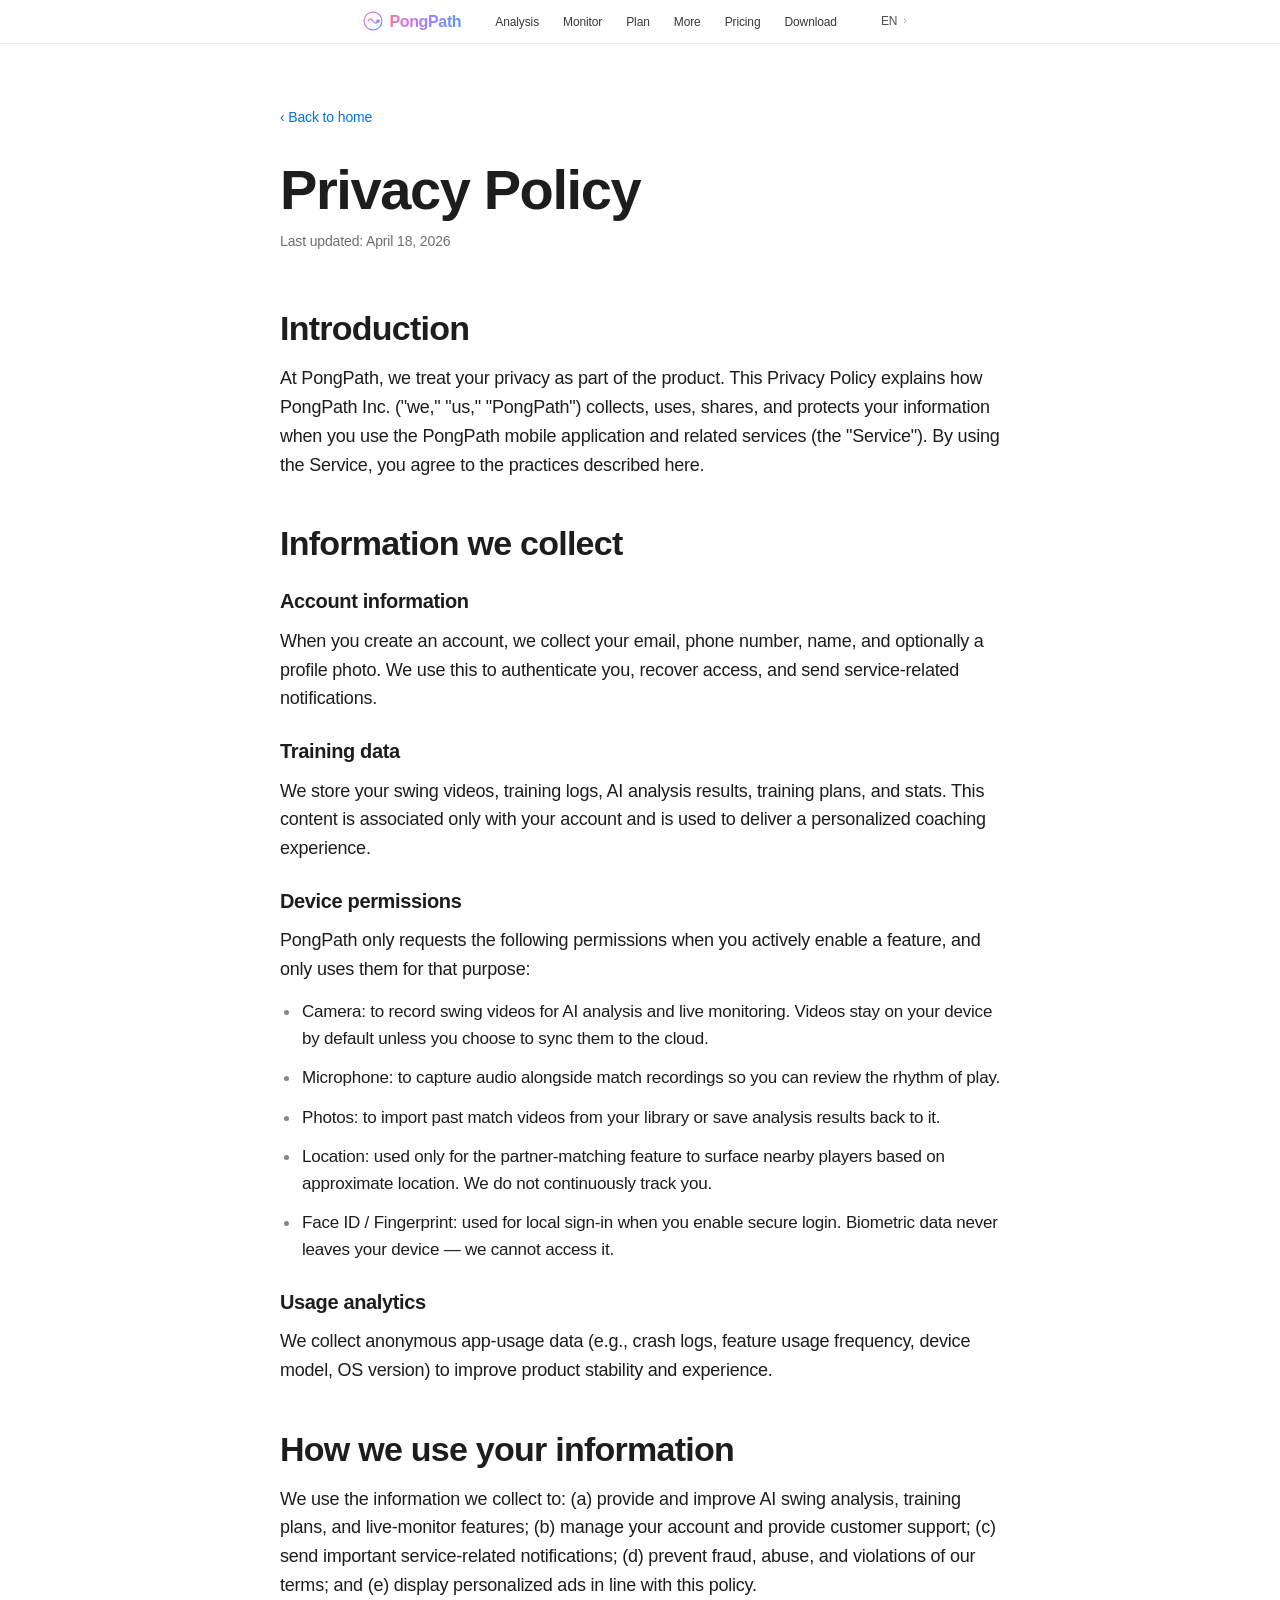
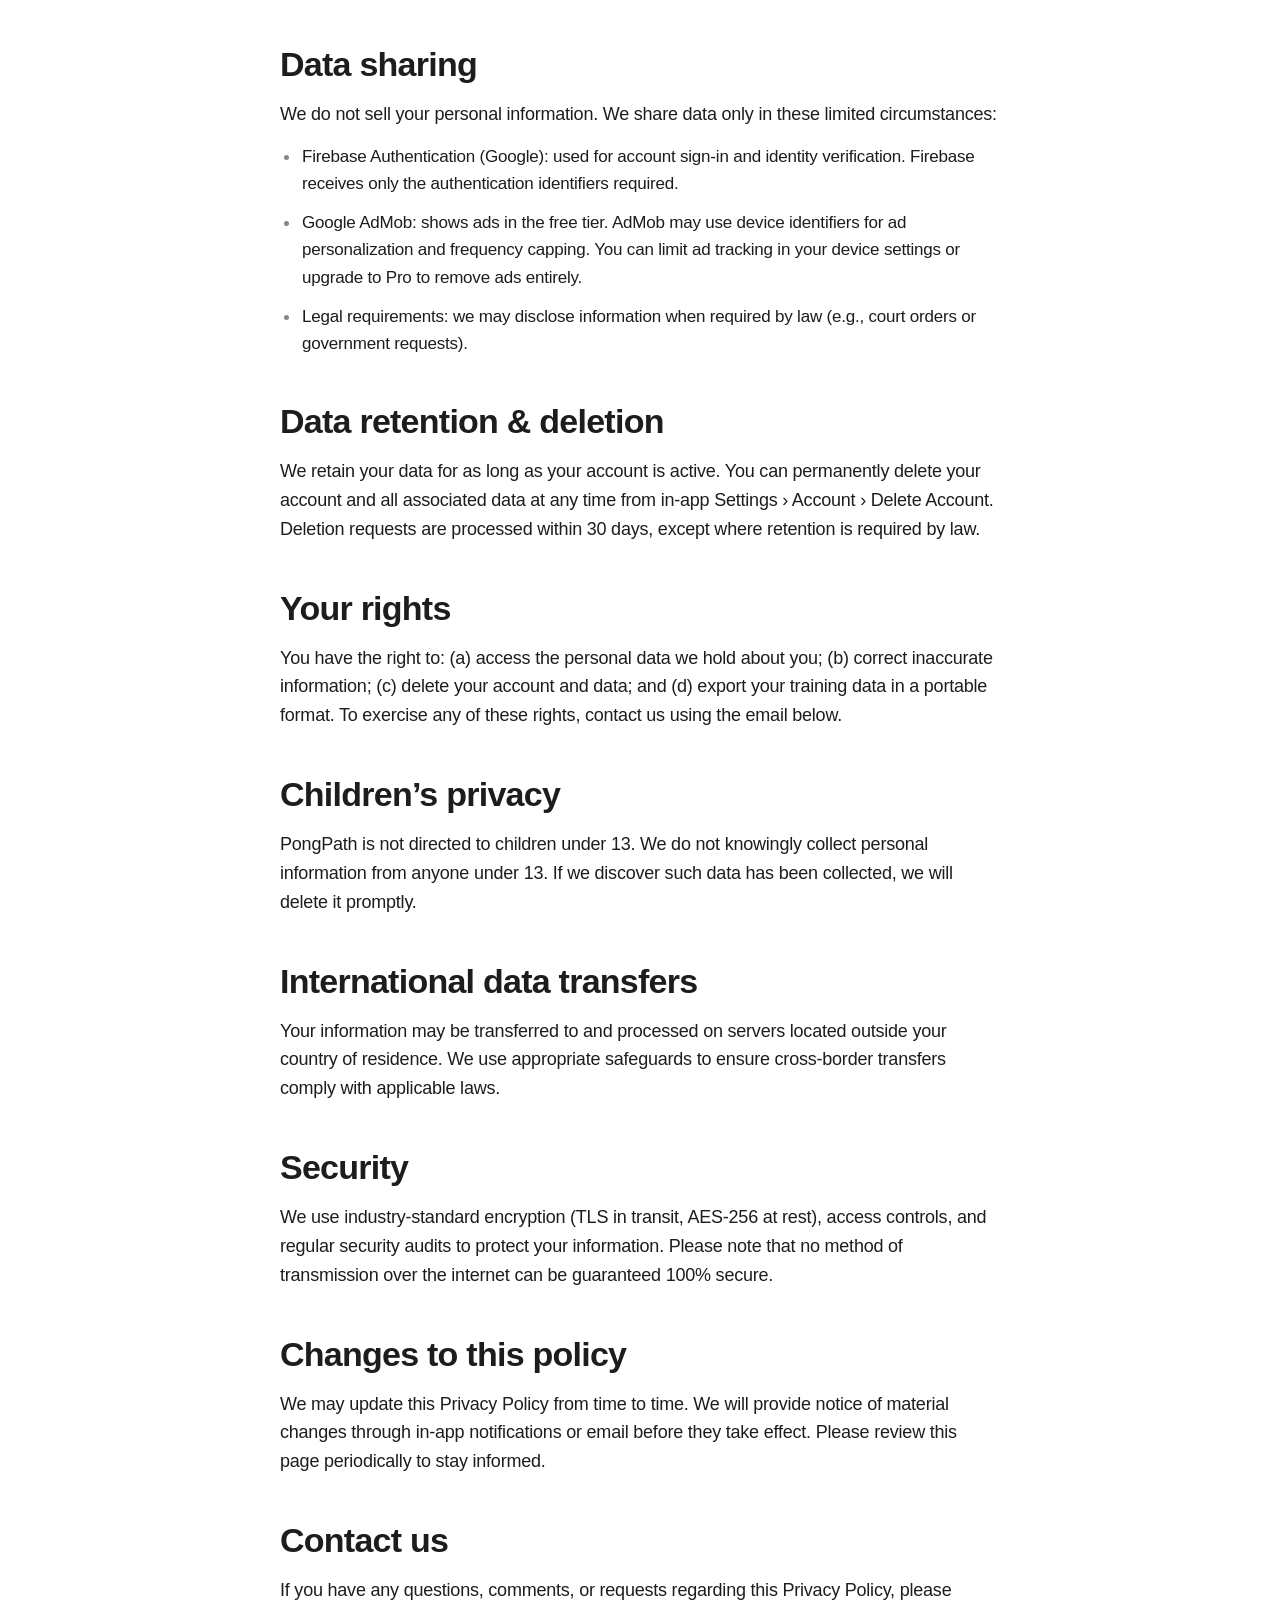
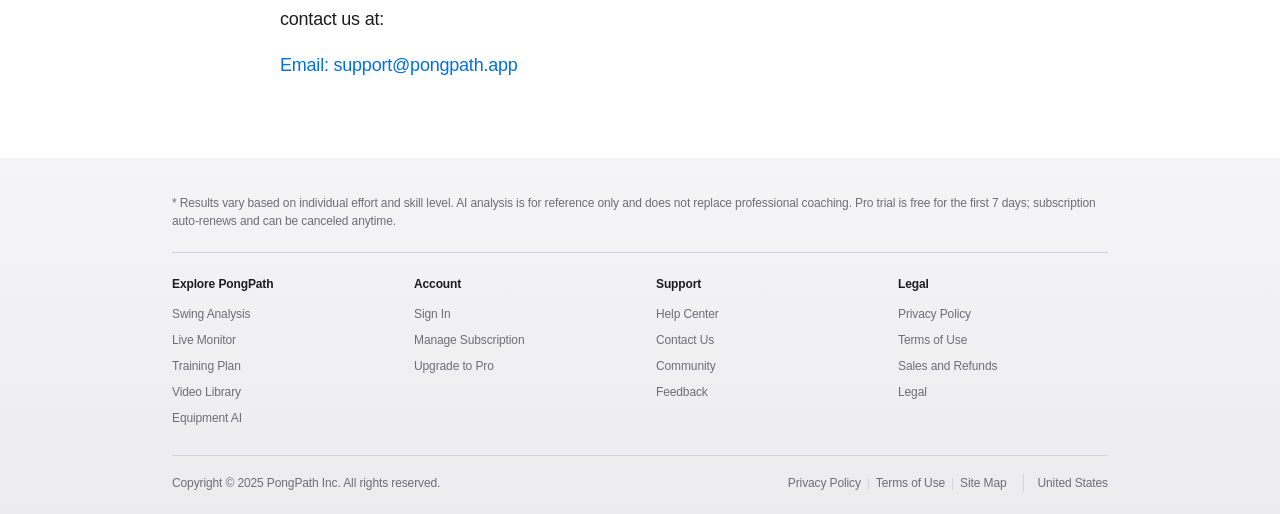
==== privacy.html @ 934a458e "Initial PongPath marketing site - Apple-style landing page with bilingual (5 languages) i18n system " ====
<!DOCTYPE html>
<html lang="zh-CN">
<head>
  <meta charset="UTF-8" />
  <meta name="viewport" content="width=device-width, initial-scale=1.0" />
  <title>PongPath 隐私政策</title>
  <meta name="description" content="PongPath Privacy Policy — how we collect, use, and protect your information." />
  <link rel="stylesheet" href="styles.css" />
</head>
<body data-i18n-title="privacy.meta.title" data-i18n-desc="privacy.meta.title">

  <!-- ═══════════════════════════════════════════
       NAVBAR (shared with index.html)
  ═══════════════════════════════════════════ -->
  <nav class="navbar" id="navbar">
    <div class="nav-inner">
      <a href="index.html" class="nav-logo" aria-label="PongPath">
        <svg width="20" height="20" viewBox="0 0 28 28" fill="none" xmlns="http://www.w3.org/2000/svg" aria-hidden="true">
          <defs>
            <linearGradient id="logoGrad" x1="0%" y1="0%" x2="100%" y2="100%">
              <stop offset="0%"   stop-color="#ff5e8a"/>
              <stop offset="50%"  stop-color="#9d6bff"/>
              <stop offset="100%" stop-color="#3b8eff"/>
            </linearGradient>
          </defs>
          <circle cx="14" cy="14" r="12.5" stroke="url(#logoGrad)" stroke-width="1.6"/>
          <path d="M7 14 Q10 8 14 14 Q18 20 21 14" stroke="url(#logoGrad)" stroke-width="1.8" fill="none" stroke-linecap="round"/>
          <circle cx="21" cy="14" r="2.6" fill="url(#logoGrad)"/>
        </svg>
        <span class="brand-text">PongPath</span>
      </a>

      <ul class="nav-links">
        <li><a href="index.html#analysis" data-i18n="nav.analysis">挥拍分析</a></li>
        <li><a href="index.html#monitor" data-i18n="nav.monitor">实时监测</a></li>
        <li><a href="index.html#plan" data-i18n="nav.plan">训练计划</a></li>
        <li><a href="index.html#features" data-i18n="nav.features">更多</a></li>
        <li><a href="index.html#pricing" data-i18n="nav.pricing">定价</a></li>
        <li><a href="index.html#download" data-i18n="nav.download">下载</a></li>
      </ul>

      <div class="nav-actions">
        <div class="lang-menu" id="langMenu">
          <button class="lang-button" id="langButton" type="button"
                  aria-haspopup="menu" aria-expanded="false"
                  data-i18n-attr="aria-label:nav.langLabel">
            <span id="langCurrent">中文</span>
            <span class="lang-chevron" aria-hidden="true">›</span>
          </button>
          <div class="lang-options" id="langOptions" role="menu"></div>
        </div>
      </div>

      <button class="hamburger" id="hamburger" aria-label="Open menu">
        <span></span><span></span><span></span>
      </button>
    </div>

    <div class="mobile-menu" id="mobileMenu">
      <a href="index.html#analysis" data-i18n="nav.analysis">挥拍分析</a>
      <a href="index.html#monitor" data-i18n="nav.monitor">实时监测</a>
      <a href="index.html#plan" data-i18n="nav.plan">训练计划</a>
      <a href="index.html#features" data-i18n="nav.featuresFull">更多功能</a>
      <a href="index.html#pricing" data-i18n="nav.pricing">定价</a>
      <a href="index.html#download" data-i18n="nav.download">下载</a>
    </div>
  </nav>

  <!-- ═══════════════════════════════════════════
       PRIVACY POLICY CONTENT
  ═══════════════════════════════════════════ -->
  <main class="legal-page">
    <div class="legal-inner">
      <a href="index.html" class="legal-back" data-i18n="privacy.back">‹ 返回首页</a>

      <h1 class="legal-title" data-i18n="privacy.title">隐私政策</h1>
      <p class="legal-updated" data-i18n="privacy.updated">最后更新:2026 年 4 月 18 日</p>

      <section class="legal-section privacy-section">
        <h2 data-i18n="privacy.intro.title">简介</h2>
        <p data-i18n="privacy.intro.body">在 PongPath,我们将您的隐私视为产品本身。本隐私政策说明 PongPath Inc.(下称"我们"、"PongPath")在您使用 PongPath 移动应用程序及相关服务(下称"服务")时,如何收集、使用、共享与保护您的信息。使用本服务,即表示您同意本政策中所述的实践。</p>
      </section>

      <section class="legal-section privacy-section">
        <h2 data-i18n="privacy.collect.title">我们收集的信息</h2>

        <h3 data-i18n="privacy.collect.account.h">账户信息</h3>
        <p data-i18n="privacy.collect.account.b">当您注册账户时,我们会收集您的电子邮箱、电话号码、姓名以及可选的头像。这些信息用于身份验证、账户恢复及向您发送服务相关通知。</p>

        <h3 data-i18n="privacy.collect.training.h">训练数据</h3>
        <p data-i18n="privacy.collect.training.b">我们会保存您的挥拍视频、训练日志、AI 分析结果、训练计划及统计数据。这些内容仅与您的账户关联,用于提供个性化教练体验。</p>

        <h3 data-i18n="privacy.collect.permissions.h">设备权限</h3>
        <p data-i18n="privacy.collect.permissions.b">PongPath 仅在您主动启用某项功能时,才会请求以下权限,并仅用于其功能目的:</p>
        <ul>
          <li data-i18n="privacy.collect.perm.camera">相机:用于拍摄挥拍视频以进行 AI 分析及实时监测。视频默认仅保存在您的设备上,除非您选择将其同步至云端。</li>
          <li data-i18n="privacy.collect.perm.mic">麦克风:用于在录制比赛视频时同步音频,便于回顾击球节奏。</li>
          <li data-i18n="privacy.collect.perm.photos">照片:用于从相册导入历史比赛视频,或将分析结果保存至您的相册。</li>
          <li data-i18n="privacy.collect.perm.location">位置信息:仅用于"找练球伙伴"功能,基于大致位置匹配附近球友。我们不会持续追踪您的位置。</li>
          <li data-i18n="privacy.collect.perm.faceid">Face ID / 指纹:在您启用安全登录时,用于本地身份验证。生物特征数据始终保留在您的设备中,我们无法访问。</li>
        </ul>

        <h3 data-i18n="privacy.collect.analytics.h">使用分析</h3>
        <p data-i18n="privacy.collect.analytics.b">我们会收集匿名的应用使用数据(如崩溃日志、功能使用频率、设备型号、操作系统版本),用于改善产品稳定性与体验。</p>
      </section>

      <section class="legal-section privacy-section">
        <h2 data-i18n="privacy.use.title">我们如何使用您的信息</h2>
        <p data-i18n="privacy.use.body">我们使用收集到的信息以:(a)提供并改进 AI 挥拍分析、训练计划及实时监测功能;(b)进行账户管理与客户支持;(c)向您发送重要服务通知;(d)防止欺诈、滥用与违反服务条款的行为;(e)在符合本政策的前提下展示个性化广告。</p>
      </section>

      <section class="legal-section privacy-section">
        <h2 data-i18n="privacy.share.title">数据共享</h2>
        <p data-i18n="privacy.share.body">我们不会出售您的个人信息。我们仅在以下有限情况下共享数据:</p>
        <ul>
          <li data-i18n="privacy.share.firebase">Firebase Authentication(Google):用于账户登录与身份验证。Firebase 仅接收必要的认证标识符。</li>
          <li data-i18n="privacy.share.admob">Google AdMob:在免费版中展示广告。AdMob 可能使用设备标识符进行广告个性化与频次控制。您可在设备设置中限制广告跟踪,或升级 Pro 以完全移除广告。</li>
          <li data-i18n="privacy.share.legal">法律要求:在法律强制要求(如法院命令、政府请求)时,我们可能披露必要信息。</li>
        </ul>
      </section>

      <section class="legal-section privacy-section">
        <h2 data-i18n="privacy.retention.title">数据保留与删除</h2>
        <p data-i18n="privacy.retention.body">只要您的账户处于活跃状态,我们就会保留您的数据。您可以随时在 App 内"设置 › 账户 › 删除账户"中永久删除您的账户及所有关联数据。删除请求会在 30 天内完成处理,法律要求保留的内容除外。</p>
      </section>

      <section class="legal-section privacy-section">
        <h2 data-i18n="privacy.rights.title">您的权利</h2>
        <p data-i18n="privacy.rights.body">您拥有以下权利:(a)访问我们持有的关于您的个人数据;(b)更正不准确的信息;(c)删除您的账户与数据;(d)以可携带格式导出您的训练数据。如需行使任何权利,请通过下方邮箱联系我们。</p>
      </section>

      <section class="legal-section privacy-section">
        <h2 data-i18n="privacy.children.title">儿童隐私</h2>
        <p data-i18n="privacy.children.body">PongPath 不面向 13 岁以下的儿童。我们不会有意收集 13 岁以下儿童的个人信息。如果我们发现误收集了此类信息,将立即予以删除。</p>
      </section>

      <section class="legal-section privacy-section">
        <h2 data-i18n="privacy.transfers.title">国际数据传输</h2>
        <p data-i18n="privacy.transfers.body">您的信息可能被传输至您所在国家以外的服务器进行处理与存储。我们采取适当的安全保障措施,确保跨境传输符合适用法律。</p>
      </section>

      <section class="legal-section privacy-section">
        <h2 data-i18n="privacy.security.title">安全</h2>
        <p data-i18n="privacy.security.body">我们采用业界标准的加密(传输中使用 TLS,静态使用 AES-256)、访问控制及定期安全审计,保护您的信息。但请注意,任何互联网传输都无法保证 100% 安全。</p>
      </section>

      <section class="legal-section privacy-section">
        <h2 data-i18n="privacy.changes.title">本政策的变更</h2>
        <p data-i18n="privacy.changes.body">我们可能会不时更新本隐私政策。任何重大变更都将通过 App 内通知或电子邮件提前告知。请定期查看本页面以了解最新内容。</p>
      </section>

      <section class="legal-section privacy-section">
        <h2 data-i18n="privacy.contact.title">联系我们</h2>
        <p data-i18n="privacy.contact.body">如对本隐私政策有任何疑问、意见或请求,欢迎通过以下方式联系我们:</p>
        <a class="legal-contact-email" href="mailto:support@pongpath.app" data-i18n="privacy.contact.email">邮箱:support@pongpath.app</a>
      </section>
    </div>
  </main>

  <!-- ═══════════════════════════════════════════
       FOOTER (shared with index.html)
  ═══════════════════════════════════════════ -->
  <footer class="footer">
    <div class="container">
      <p class="footer-note" data-i18n="footer.note">
        * 训练效果因个人投入和水平差异而不同。AI 分析结果仅供参考,不能替代专业教练指导。Pro 试用首 7 天免费,到期自动续订,可随时取消。
      </p>

      <div class="footer-cols">
        <div class="footer-col">
          <h5 data-i18n="footer.col.explore">探索 PongPath</h5>
          <a href="index.html#analysis" data-i18n="footer.link.swing">挥拍分析</a>
          <a href="index.html#monitor" data-i18n="footer.link.live">实时监测</a>
          <a href="index.html#plan" data-i18n="footer.link.plan">训练计划</a>
          <a href="index.html#features" data-i18n="footer.link.video">视频教学库</a>
          <a href="index.html#features" data-i18n="footer.link.gear">装备 AI</a>
        </div>
        <div class="footer-col">
          <h5 data-i18n="footer.col.account">账户</h5>
          <a href="#" data-i18n="footer.link.signin">登录</a>
          <a href="#" data-i18n="footer.link.subscription">管理订阅</a>
          <a href="index.html#pricing" data-i18n="footer.link.upgrade">升级 Pro</a>
        </div>
        <div class="footer-col">
          <h5 data-i18n="footer.col.support">支持</h5>
          <a href="#" data-i18n="footer.link.help">帮助中心</a>
          <a href="#" data-i18n="footer.link.contact">联系我们</a>
          <a href="#" data-i18n="footer.link.community">社区</a>
          <a href="#" data-i18n="footer.link.feedback">反馈建议</a>
        </div>
        <div class="footer-col">
          <h5 data-i18n="footer.col.legal">法律</h5>
          <a href="privacy.html" data-i18n="footer.link.privacy">隐私政策</a>
          <a href="#" data-i18n="footer.link.terms">服务条款</a>
          <a href="#" data-i18n="footer.link.refunds">销售与退款</a>
          <a href="#" data-i18n="footer.link.legal">法律信息</a>
        </div>
      </div>

      <div class="footer-bottom">
        <span data-i18n="footer.copyright">版权所有 © 2025 PongPath Inc. 保留所有权利。</span>
        <span class="footer-links-row">
          <a href="privacy.html" data-i18n="footer.link.privacy">隐私政策</a>
          <span class="sep">|</span>
          <a href="#" data-i18n="footer.link.terms">服务条款</a>
          <span class="sep">|</span>
          <a href="#" data-i18n="footer.link.sitemap">网站地图</a>
        </span>
        <span class="footer-locale" data-i18n="footer.locale">中国大陆</span>
      </div>
    </div>
  </footer>

  <script src="i18n.js"></script>
  <script src="script.js"></script>
</body>
</html>
---- styles.css ----
/* ═══════════════════════════════════════════════════════════════════
   PongPath — Apple-inspired design system
   ═══════════════════════════════════════════════════════════════════ */

/* ── Custom Properties ──────────────────────────────────────────── */
:root {
  --white:        #ffffff;
  --offwhite:     #f5f5f7;
  --black:        #000000;
  --ink:          #1d1d1f;     /* Apple near-black */
  --ink-light:    #f5f5f7;     /* on dark */
  --gray:         #6e6e73;     /* Apple secondary */
  --gray-2:       #86868b;     /* Apple tertiary */
  --gray-line:    #d2d2d7;     /* Apple divider */
  --blue:         #0071e3;
  --blue-hover:   #0077ed;
  --blue-deep:    #0058b1;

  --accent-green: #29c764;     /* tiny accent only */
  --accent-orange:#ff7a45;     /* tiny accent only */

  --font-display: -apple-system, BlinkMacSystemFont, "SF Pro Display", "SF Pro Text", "Helvetica Neue", Helvetica, Arial, "PingFang SC", "Hiragino Sans GB", "Microsoft YaHei", sans-serif;

  --ease-apple:  cubic-bezier(0.28, 0.11, 0.32, 1);
  --ease-soft:   cubic-bezier(0.4, 0, 0.2, 1);

  --nav-h: 44px;

  --radius-sm:  12px;
  --radius-md:  18px;
  --radius-lg:  22px;
  --radius-pill:980px;

  --max-w:      1200px;
  --content-w:  980px;
}

/* ── Reset & Base ───────────────────────────────────────────────── */
*, *::before, *::after { box-sizing: border-box; margin: 0; padding: 0; }

html {
  scroll-behavior: smooth;
  font-size: 17px;
  -webkit-text-size-adjust: 100%;
}

body {
  font-family: var(--font-display);
  background: var(--white);
  color: var(--ink);
  line-height: 1.47059;
  font-weight: 400;
  letter-spacing: -0.022em;
  overflow-x: hidden;
  -webkit-font-smoothing: antialiased;
  -moz-osx-font-smoothing: grayscale;
}

a { color: inherit; text-decoration: none; }
ul { list-style: none; }
img, svg { display: block; max-width: 100%; }
button { font: inherit; cursor: pointer; border: none; background: none; color: inherit; }

::selection { background: rgba(0,113,227,0.18); color: var(--ink); }

/* ── Utilities ──────────────────────────────────────────────────── */
.container {
  width: 100%;
  max-width: var(--max-w);
  margin: 0 auto;
  padding: 0 22px;
}

/* ═══════════════════════════════════════════════════════════════════
   TEXT LINKS — Apple "Learn more ›" style
   ═══════════════════════════════════════════════════════════════════ */
.text-link {
  display: inline-block;
  position: relative;
  color: var(--blue);
  font-size: 17px;
  font-weight: 400;
  letter-spacing: -0.022em;
  line-height: 1.4;
  transition: color 0.25s var(--ease-apple);
}
.text-link:hover { color: var(--blue-hover); }
.text-link.light {
  color: #2997ff;
}
.text-link.light:hover { color: #429cff; }
.text-link.small { font-size: 15px; }

/* ═══════════════════════════════════════════════════════════════════
   BUTTONS — Apple pill
   ═══════════════════════════════════════════════════════════════════ */
.btn {
  display: inline-flex;
  align-items: center;
  justify-content: center;
  gap: 8px;
  font-family: var(--font-display);
  font-size: 17px;
  font-weight: 400;
  letter-spacing: -0.022em;
  line-height: 1.17648;
  border-radius: var(--radius-pill);
  padding: 12px 22px;
  min-width: 140px;
  white-space: nowrap;
  cursor: pointer;
  transition: background-color 0.3s var(--ease-apple),
              color 0.3s var(--ease-apple),
              transform 0.4s var(--ease-apple);
}

.btn-primary {
  background: var(--blue);
  color: #fff;
}
.btn-primary:hover { background: var(--blue-hover); }

.btn-secondary {
  background: transparent;
  color: var(--blue);
  border: 1px solid var(--blue);
}
.btn-secondary:hover {
  background: var(--blue);
  color: #fff;
}

/* ═══════════════════════════════════════════════════════════════════
   NAVBAR
   ═══════════════════════════════════════════════════════════════════ */
.navbar {
  position: fixed;
  top: 0; left: 0; right: 0;
  z-index: 9999;
  height: var(--nav-h);
  background: rgba(255,255,255,0.72);
  backdrop-filter: saturate(180%) blur(20px);
  -webkit-backdrop-filter: saturate(180%) blur(20px);
  border-bottom: 1px solid rgba(0,0,0,0.08);
  transition: background-color 0.4s var(--ease-apple);
}

.nav-inner {
  max-width: 1024px;
  margin: 0 auto;
  height: 100%;
  padding: 0 22px;
  display: flex;
  align-items: center;
  justify-content: center;
  gap: 24px;
}

.nav-logo {
  display: inline-flex;
  align-items: center;
  gap: 6px;
  color: var(--ink);
  font-size: 16px;
  font-weight: 500;
  letter-spacing: -0.022em;
  flex-shrink: 0;
  opacity: 0.88;
  transition: opacity 0.3s var(--ease-apple);
}
.nav-logo:hover { opacity: 1; }
.nav-logo svg { filter: drop-shadow(0 0 6px rgba(157, 107, 255, 0.18)); }
.nav-logo span { display: inline-block; padding-top: 1px; }

.brand-text {
  background: linear-gradient(100deg,
    #ff5e8a 0%,
    #9d6bff 48%,
    #3b8eff 100%);
  -webkit-background-clip: text;
          background-clip: text;
  -webkit-text-fill-color: transparent;
          color: transparent;
  font-weight: 600;
  letter-spacing: -0.022em;
}

.nav-links {
  display: flex;
  align-items: center;
  gap: 4px;
  flex: 0 1 auto;
}
.nav-links a {
  display: inline-block;
  font-size: 12px;
  font-weight: 400;
  letter-spacing: -0.01em;
  color: var(--ink);
  opacity: 0.88;
  padding: 4px 10px;
  border-radius: 4px;
  transition: opacity 0.3s var(--ease-apple);
}
.nav-links a:hover { opacity: 1; }

.nav-actions {
  display: flex;
  align-items: center;
  flex-shrink: 0;
}

/* ── Language menu (Apple-style) ───────────────────────────────── */
.lang-menu {
  position: relative;
  display: inline-flex;
  align-items: center;
}

.lang-button {
  display: inline-flex;
  align-items: center;
  gap: 4px;
  padding: 4px 10px;
  font-size: 12px;
  font-weight: 400;
  color: var(--ink);
  opacity: 0.78;
  border-radius: 4px;
  transition: opacity 0.3s var(--ease-apple);
  font-family: var(--font-display);
  letter-spacing: -0.01em;
}
.lang-button:hover { opacity: 1; }
.lang-button .lang-chevron {
  display: inline-block;
  font-size: 10px;
  margin-left: 2px;
  color: var(--gray-2);
  transition: transform 0.3s var(--ease-apple);
}
.lang-menu.open .lang-button .lang-chevron { transform: rotate(90deg); }

.lang-options {
  position: absolute;
  top: calc(100% + 8px);
  right: 0;
  min-width: 180px;
  background: rgba(255,255,255,0.96);
  backdrop-filter: saturate(180%) blur(20px);
  -webkit-backdrop-filter: saturate(180%) blur(20px);
  border: 1px solid rgba(0,0,0,0.06);
  border-radius: 14px;
  box-shadow:
    0 8px 32px rgba(0,0,0,0.12),
    0 2px 8px rgba(0,0,0,0.06);
  padding: 6px;
  display: flex;
  flex-direction: column;
  gap: 2px;
  opacity: 0;
  transform: translateY(-6px) scale(0.98);
  pointer-events: none;
  transition:
    opacity 0.2s var(--ease-apple),
    transform 0.2s var(--ease-apple);
  z-index: 10000;
}
.lang-menu.open .lang-options {
  opacity: 1;
  transform: translateY(0) scale(1);
  pointer-events: auto;
}

.lang-option {
  display: flex;
  align-items: center;
  justify-content: space-between;
  padding: 9px 14px;
  font-size: 13px;
  font-weight: 400;
  color: var(--ink);
  background: transparent;
  border-radius: 8px;
  text-align: left;
  letter-spacing: -0.01em;
  font-family: var(--font-display);
  transition: background-color 0.2s var(--ease-apple), color 0.2s var(--ease-apple);
  width: 100%;
}
.lang-option:hover { background: rgba(0,0,0,0.05); }
.lang-option.active {
  color: var(--blue);
  font-weight: 500;
}
.lang-option.active::after {
  content: '✓';
  color: var(--blue);
  font-size: 12px;
  margin-left: 12px;
}

/* Hamburger */
.hamburger {
  display: none;
  flex-direction: column;
  gap: 4px;
  padding: 6px;
  margin-left: auto;
}
.hamburger span {
  display: block;
  width: 18px;
  height: 1px;
  background: var(--ink);
  transition: transform 0.3s var(--ease-apple), opacity 0.3s var(--ease-apple);
}
.hamburger.open span:nth-child(1) { transform: translateY(5px) rotate(45deg); }
.hamburger.open span:nth-child(2) { opacity: 0; }
.hamburger.open span:nth-child(3) { transform: translateY(-5px) rotate(-45deg); }

/* Mobile menu */
.mobile-menu {
  display: none;
  flex-direction: column;
  background: rgba(255,255,255,0.95);
  backdrop-filter: saturate(180%) blur(20px);
  -webkit-backdrop-filter: saturate(180%) blur(20px);
  border-bottom: 1px solid rgba(0,0,0,0.08);
  padding: 8px 22px 24px;
}
.mobile-menu a {
  font-size: 17px;
  font-weight: 400;
  color: var(--ink);
  padding: 14px 4px;
  border-bottom: 1px solid rgba(0,0,0,0.08);
}
.mobile-menu a:last-child { border-bottom: none; }

/* ═══════════════════════════════════════════════════════════════════
   HERO — cosmic atmospheric gradient, centered, huge text
   ═══════════════════════════════════════════════════════════════════ */
.hero {
  position: relative;
  background:
    radial-gradient(ellipse 100% 80% at 50% 0%, #1a2942 0%, #0a0e1a 50%, #000 100%);
  color: var(--ink-light);
  padding: calc(var(--nav-h) + 76px) 22px 40px;
  text-align: center;
  overflow: hidden;
  box-shadow: inset 0 1px 0 rgba(255,255,255,0.05);
}
.hero::before {
  content: '';
  position: absolute;
  inset: 0;
  background:
    radial-gradient(ellipse 60% 40% at 50% 100%, rgba(20,40,80,0.35) 0%, transparent 70%),
    url("data:image/svg+xml,%3Csvg viewBox='0 0 200 200' xmlns='http://www.w3.org/2000/svg'%3E%3Cfilter id='n'%3E%3CfeTurbulence type='fractalNoise' baseFrequency='0.85' numOctaves='2' stitchTiles='stitch'/%3E%3CfeColorMatrix values='0 0 0 0 1 0 0 0 0 1 0 0 0 0 1 0 0 0 0.06 0'/%3E%3C/filter%3E%3Crect width='100%25' height='100%25' filter='url(%23n)'/%3E%3C/svg%3E");
  background-size: cover, 200px 200px;
  pointer-events: none;
  z-index: 0;
}
.hero-inner {
  max-width: var(--content-w);
  margin: 0 auto;
  position: relative;
  z-index: 1;
}

.hero-title {
  font-size: clamp(56px, 9vw, 96px);
  font-weight: 700;
  line-height: 1.05;
  letter-spacing: -0.025em;
  color: #f5f5f7;
  margin-bottom: 16px;
  background: linear-gradient(110deg,
    #ff7eb6 0%,
    #ff5e8a 18%,
    #b870ff 42%,
    #6a8dff 68%,
    #4ab8ff 100%);
  background-size: 200% 100%;
  background-position: 0% 50%;
  -webkit-background-clip: text;
          background-clip: text;
  -webkit-text-fill-color: transparent;
          color: transparent;
  text-shadow: none;
  filter: drop-shadow(0 0 40px rgba(157, 107, 255, 0.25))
          drop-shadow(0 0 80px rgba(80, 140, 255, 0.18));
  animation: heroShimmer 12s ease-in-out infinite;
}

@keyframes heroShimmer {
  0%, 100% { background-position: 0% 50%; }
  50%      { background-position: 100% 50%; }
}

.hero-sub {
  font-size: clamp(21px, 2.4vw, 28px);
  font-weight: 500;
  line-height: 1.2;
  letter-spacing: -0.015em;
  color: #f5f5f7;
  max-width: 720px;
  margin: 0 auto 24px;
}

.hero-links {
  display: flex;
  align-items: center;
  justify-content: center;
  gap: 32px;
  margin-bottom: 56px;
  flex-wrap: wrap;
}
.hero-links .text-link {
  color: #2997ff;
  font-size: 19px;
}
.hero-links .text-link:hover { color: #429cff; }

/* Phone mockup */
.hero-phone {
  margin: 0 auto;
  perspective: 2000px;
}

.phone-frame {
  position: relative;
  width: 280px;
  height: 580px;
  margin: 0 auto;
  background: linear-gradient(180deg, #1c1c1e 0%, #0a0a0a 100%);
  border-radius: 48px;
  border: 1px solid rgba(255,255,255,0.08);
  box-shadow:
    inset 0 0 0 2px #0a0a0a,
    inset 0 0 0 4px #2a2a2c,
    0 30px 80px rgba(0,113,227,0.32),
    0 10px 30px rgba(0,0,0,0.5);
  padding: 10px;
  overflow: hidden;
}

/* Dynamic island */
.phone-island {
  position: absolute;
  top: 18px; left: 50%;
  transform: translateX(-50%);
  width: 96px;
  height: 28px;
  background: #000;
  border-radius: 20px;
  z-index: 5;
}
.phone-island::after {
  content: '';
  position: absolute;
  left: 50%;
  bottom: -16px;
  transform: translateX(-50%);
  width: 140px;
  height: 24px;
  background: radial-gradient(ellipse 100% 100% at 50% 0%, rgba(0,113,227,0.35) 0%, transparent 70%);
  border-radius: 50%;
  pointer-events: none;
  z-index: 4;
  filter: blur(2px);
}

.phone-screen {
  width: 100%;
  height: 100%;
  background:
    radial-gradient(ellipse 90% 60% at 50% 0%, #eaf2ff 0%, #fafbff 40%, #f0f0f3 100%);
  border-radius: 40px;
  overflow: hidden;
  display: flex;
  flex-direction: column;
  position: relative;
  color: var(--ink);
}

.screen-header {
  display: flex;
  align-items: center;
  justify-content: space-between;
  padding: 16px 28px 8px;
  font-size: 14px;
  font-weight: 600;
  color: var(--ink);
}
.screen-time { font-variant-numeric: tabular-nums; }
.screen-icons { display: flex; align-items: center; gap: 6px; }
.screen-dot.live {
  width: 6px; height: 6px;
  background: var(--accent-green);
  border-radius: 50%;
  box-shadow: 0 0 0 0 rgba(41,199,100,0.6);
  animation: livePulse 2s var(--ease-apple) infinite;
}
@keyframes livePulse {
  0%, 100% { box-shadow: 0 0 0 0 rgba(41,199,100,0.6); }
  50% { box-shadow: 0 0 0 5px rgba(41,199,100,0); }
}

.screen-body {
  flex: 1;
  padding: 30px 22px 16px;
  display: flex;
  flex-direction: column;
  gap: 14px;
}

.screen-eyebrow {
  font-size: 10px;
  font-weight: 600;
  letter-spacing: 0.08em;
  text-transform: uppercase;
  color: var(--gray);
}

.screen-title-big {
  font-size: 22px;
  font-weight: 600;
  letter-spacing: -0.02em;
  color: var(--ink);
  line-height: 1.1;
}

.swing-arc {
  background: linear-gradient(135deg, #e8f0ff 0%, #f5f7ff 100%);
  border-radius: 14px;
  padding: 10px 8px;
  border: 1px solid rgba(0,113,227,0.12);
  box-shadow: inset 0 1px 0 rgba(255,255,255,0.7);
}
.swing-arc svg { width: 100%; height: auto; }

.metric-grid {
  display: grid;
  grid-template-columns: 1fr 1fr;
  gap: 6px;
}

.metric-chip {
  background: linear-gradient(180deg, rgba(255,255,255,0.85) 0%, rgba(240,244,255,0.6) 100%);
  border-radius: 10px;
  padding: 8px 10px;
  display: flex;
  flex-direction: column;
  gap: 2px;
  border: 1px solid rgba(0,113,227,0.08);
}
.chip-label {
  font-size: 9px;
  color: var(--gray);
  font-weight: 500;
  letter-spacing: 0.02em;
}
.chip-val {
  font-size: 17px;
  font-weight: 600;
  color: var(--blue);
  letter-spacing: -0.02em;
}
.metric-chip:nth-child(4) .chip-val { color: var(--accent-green); }

.phone-home-bar {
  position: absolute;
  bottom: 8px; left: 50%;
  transform: translateX(-50%);
  width: 110px;
  height: 4px;
  background: rgba(0,0,0,0.3);
  border-radius: 2px;
}

/* ═══════════════════════════════════════════════════════════════════
   SPOTLIGHT SECTIONS — each with its own atmosphere
   ═══════════════════════════════════════════════════════════════════ */
.spotlight {
  padding: 120px 22px 130px;
  text-align: center;
  position: relative;
  overflow: hidden;
}

/* Spotlight 1: AI 挥拍分析 — soft sky-blue glow on white */
.spotlight-light {
  background:
    radial-gradient(ellipse 80% 60% at 50% 0%, #f0f4ff 0%, #ffffff 60%),
    linear-gradient(180deg, #fdfcfa 0%, #ffffff 100%);
  color: var(--ink);
}

/* Spotlight 3: AI 训练计划 — warm cream → soft sand */
.spotlight-offwhite {
  background: linear-gradient(180deg, #fef9f3 0%, #f5ede0 100%);
  color: var(--ink);
}

/* Spotlight 2: AI 实时监测 — deep indigo cosmos */
.spotlight-dark {
  background:
    radial-gradient(ellipse 100% 70% at 50% 50%, #142847 0%, #050912 80%);
  color: var(--ink-light);
  box-shadow: inset 0 1px 0 rgba(255,255,255,0.05);
}
.spotlight-dark::before {
  content: '';
  position: absolute;
  inset: 0;
  background-image: url("data:image/svg+xml,%3Csvg viewBox='0 0 200 200' xmlns='http://www.w3.org/2000/svg'%3E%3Cfilter id='n'%3E%3CfeTurbulence type='fractalNoise' baseFrequency='0.85' numOctaves='2' stitchTiles='stitch'/%3E%3CfeColorMatrix values='0 0 0 0 1 0 0 0 0 1 0 0 0 0 1 0 0 0 0.05 0'/%3E%3C/filter%3E%3Crect width='100%25' height='100%25' filter='url(%23n)'/%3E%3C/svg%3E");
  background-size: 200px 200px;
  opacity: 0.5;
  pointer-events: none;
  z-index: 0;
}
.spotlight-dark .spotlight-inner {
  position: relative;
  z-index: 1;
}

.spotlight-inner {
  max-width: var(--content-w);
  margin: 0 auto;
}

.eyebrow {
  font-size: 19px;
  font-weight: 600;
  letter-spacing: -0.012em;
  color: var(--blue);
  margin-bottom: 8px;
  line-height: 1.2;
}
.spotlight-dark .eyebrow { color: #a8b8e0; }
.spotlight-offwhite .eyebrow { color: #b8895a; }

.spotlight-title {
  font-size: clamp(40px, 6.5vw, 72px);
  font-weight: 600;
  line-height: 1.05;
  letter-spacing: -0.025em;
  color: inherit;
  margin-bottom: 16px;
  max-width: 800px;
  margin-left: auto;
  margin-right: auto;
}
.spotlight-dark .spotlight-title {
  text-shadow: 0 0 40px rgba(120, 180, 255, 0.15);
}

.spotlight-sub {
  font-size: clamp(19px, 2vw, 24px);
  font-weight: 400;
  line-height: 1.33;
  letter-spacing: -0.015em;
  color: inherit;
  opacity: 0.82;
  max-width: 680px;
  margin: 0 auto 28px;
}
.spotlight-dark .spotlight-sub { opacity: 0.78; }

.spotlight-links {
  display: flex;
  align-items: center;
  justify-content: center;
  gap: 30px;
  margin-bottom: 64px;
  flex-wrap: wrap;
}

.spotlight-visual {
  margin-top: 16px;
}

/* — Analysis card visual */
.analysis-card {
  background: linear-gradient(180deg, #ffffff 0%, #f3f7ff 100%);
  border-radius: 28px;
  padding: 36px 40px;
  max-width: 820px;
  margin: 0 auto;
  box-shadow:
    0 1px 0 rgba(255,255,255,0.8) inset,
    0 1px 0 rgba(0,113,227,0.05),
    0 30px 60px -30px rgba(0,113,227,0.25);
  border: 1px solid rgba(0,113,227,0.08);
}
.spotlight-offwhite .analysis-card {
  background: linear-gradient(180deg, #ffffff 0%, #fdf8ee 100%);
  border-color: rgba(184,137,90,0.12);
  box-shadow:
    0 1px 0 rgba(255,255,255,0.8) inset,
    0 30px 60px -30px rgba(184,137,90,0.18);
}

.analysis-card-head {
  display: flex;
  justify-content: space-between;
  align-items: center;
  margin-bottom: 18px;
}

.badge-soft {
  display: inline-flex;
  align-items: center;
  font-size: 12px;
  font-weight: 500;
  padding: 6px 12px;
  border-radius: var(--radius-pill);
  background: rgba(0,113,227,0.1);
  color: var(--blue);
  letter-spacing: -0.01em;
}
.badge-soft.outline {
  background: transparent;
  border: 1px solid var(--gray-line);
  color: var(--gray);
}

.analysis-trace {
  background: linear-gradient(135deg, #f0f5ff 0%, #f8faff 100%);
  border-radius: 18px;
  padding: 24px;
  margin-bottom: 22px;
  border: 1px solid rgba(0,113,227,0.06);
}
.analysis-trace svg { width: 100%; height: auto; }

.analysis-stats {
  display: grid;
  grid-template-columns: repeat(4, 1fr);
  gap: 18px;
}
.analysis-stats > div {
  display: flex;
  flex-direction: column;
  align-items: center;
  gap: 4px;
}
.stat-num {
  font-size: 36px;
  font-weight: 600;
  letter-spacing: -0.025em;
  color: var(--blue);
  line-height: 1;
}
.analysis-stats > div:nth-child(4) .stat-num { color: var(--accent-green); }
.stat-cap {
  font-size: 13px;
  color: var(--gray);
  font-weight: 400;
}

/* — Monitor card (dark spotlight) */
.monitor-card {
  background:
    linear-gradient(180deg, rgba(40,72,128,0.18) 0%, rgba(20,40,80,0.08) 100%);
  border: 1px solid rgba(168,184,224,0.18);
  border-radius: 28px;
  padding: 48px 40px;
  max-width: 820px;
  margin: 0 auto;
  backdrop-filter: blur(20px);
  box-shadow:
    0 1px 0 rgba(255,255,255,0.06) inset,
    0 30px 80px -20px rgba(0,40,120,0.4);
}

.monitor-grid {
  display: grid;
  grid-template-columns: repeat(3, 1fr);
  gap: 24px;
  margin-bottom: 32px;
}
.monitor-stat {
  display: flex;
  flex-direction: column;
  align-items: center;
  gap: 4px;
  position: relative;
}
.monitor-stat:not(:last-child)::after {
  content: '';
  position: absolute;
  right: -12px; top: 25%;
  height: 50%; width: 1px;
  background: rgba(255,255,255,0.1);
}
.monitor-num {
  font-size: clamp(48px, 5vw, 72px);
  font-weight: 600;
  letter-spacing: -0.035em;
  color: #f5f5f7;
  line-height: 1;
  display: inline-block;
  background: linear-gradient(180deg, #ffffff 0%, #c9d6ff 100%);
  -webkit-background-clip: text;
  background-clip: text;
  -webkit-text-fill-color: transparent;
}
.monitor-suffix {
  font-size: clamp(18px, 1.6vw, 22px);
  font-weight: 500;
  color: #86868b;
  margin-top: 6px;
}
.monitor-cap {
  margin-top: 10px;
  font-size: 14px;
  color: #86868b;
  font-weight: 400;
}

.monitor-pulse {
  display: inline-flex;
  align-items: center;
  gap: 8px;
  font-size: 13px;
  color: #86868b;
  padding: 8px 16px;
  border-radius: var(--radius-pill);
  background: rgba(255,255,255,0.04);
  border: 1px solid rgba(255,255,255,0.08);
}
.pulse-dot {
  width: 7px; height: 7px;
  background: var(--accent-green);
  border-radius: 50%;
  animation: livePulse 2s var(--ease-apple) infinite;
}

/* — Plan card (offwhite spotlight) */
.plan-card {
  background: linear-gradient(180deg, #ffffff 0%, #fefaf2 100%);
  border-radius: 28px;
  padding: 32px;
  max-width: 720px;
  margin: 0 auto;
  text-align: left;
  box-shadow:
    0 1px 0 rgba(255,255,255,0.8) inset,
    0 1px 0 rgba(184,137,90,0.05),
    0 30px 60px -30px rgba(184,137,90,0.22);
  border: 1px solid rgba(184,137,90,0.1);
}

.plan-week {
  display: grid;
  grid-template-columns: repeat(7, 1fr);
  gap: 8px;
  padding-bottom: 24px;
  border-bottom: 1px solid var(--gray-line);
  margin-bottom: 24px;
}
.day {
  display: flex;
  flex-direction: column;
  align-items: center;
  gap: 8px;
  padding: 12px 4px;
  border-radius: 12px;
  font-size: 13px;
  color: var(--gray);
  font-weight: 500;
  transition: all 0.3s var(--ease-apple);
}
.day .dot {
  width: 8px; height: 8px;
  border-radius: 50%;
  background: var(--gray-line);
  display: inline-block;
}
.day .dot.done { background: var(--blue); }
.day .dot.live {
  background: var(--blue);
  box-shadow: 0 0 0 0 rgba(0,113,227,0.5);
  animation: livePulse 2s var(--ease-apple) infinite;
}
.day.active {
  background: rgba(0,113,227,0.08);
  color: var(--blue);
  font-weight: 600;
}

.plan-list {
  display: flex;
  flex-direction: column;
  gap: 4px;
}
.plan-list li {
  display: flex;
  align-items: flex-start;
  gap: 20px;
  padding: 14px 4px;
  border-bottom: 1px solid rgba(0,0,0,0.06);
}
.plan-list li:last-child { border-bottom: none; }
.plan-time {
  font-size: 14px;
  font-weight: 500;
  color: var(--gray);
  font-variant-numeric: tabular-nums;
  min-width: 48px;
  padding-top: 2px;
}
.plan-text {
  display: flex;
  flex-direction: column;
  gap: 2px;
}
.plan-text strong {
  font-size: 17px;
  font-weight: 500;
  color: var(--ink);
  letter-spacing: -0.015em;
}
.plan-text small {
  font-size: 13px;
  color: var(--gray);
  font-weight: 400;
}

/* ═══════════════════════════════════════════════════════════════════
   MORE FEATURES — compact 3-card grid
   ═══════════════════════════════════════════════════════════════════ */
.more-features {
  background: radial-gradient(ellipse 60% 50% at 50% 100%, #f5f5f7 0%, #ffffff 70%);
  padding: 120px 0 130px;
  text-align: center;
  position: relative;
}

.section-header {
  text-align: center;
  margin: 0 auto 64px;
  max-width: 720px;
}
.section-title {
  font-size: clamp(40px, 5.6vw, 56px);
  font-weight: 600;
  line-height: 1.07;
  letter-spacing: -0.025em;
  color: var(--ink);
  margin-bottom: 14px;
}
.section-sub {
  font-size: clamp(19px, 2vw, 21px);
  font-weight: 400;
  color: var(--gray);
  line-height: 1.4;
  letter-spacing: -0.015em;
}

.mini-grid {
  display: grid;
  grid-template-columns: repeat(3, 1fr);
  gap: 18px;
  max-width: 1100px;
  margin: 0 auto;
  padding: 0 22px;
}

.mini-card {
  background: var(--offwhite);
  border-radius: var(--radius-lg);
  padding: 44px 36px 36px;
  text-align: left;
  display: flex;
  flex-direction: column;
  gap: 14px;
  transition: transform 0.6s var(--ease-apple), box-shadow 0.6s var(--ease-apple);
  border: 1px solid rgba(0,0,0,0.03);
  box-shadow: 0 1px 0 rgba(255,255,255,0.6) inset;
}
.mini-card:hover {
  transform: translateY(-2px);
  box-shadow:
    0 1px 0 rgba(255,255,255,0.6) inset,
    0 20px 40px -20px rgba(0,0,0,0.12);
}
.mini-card:nth-child(1) {
  background: linear-gradient(180deg, #f8fbff 0%, #eef4ff 100%);
  border-color: rgba(0,113,227,0.08);
}
.mini-card:nth-child(2) {
  background: linear-gradient(180deg, #fdfaf3 0%, #f7efe1 100%);
  border-color: rgba(184,137,90,0.1);
}
.mini-card:nth-child(3) {
  background: linear-gradient(180deg, #f6fbf8 0%, #ecf6f0 100%);
  border-color: rgba(41,199,100,0.1);
}

.mini-icon {
  width: 56px;
  height: 56px;
  display: flex;
  align-items: center;
  justify-content: center;
  margin-bottom: 8px;
}
.mini-card h3 {
  font-size: 22px;
  font-weight: 600;
  letter-spacing: -0.02em;
  color: var(--ink);
  line-height: 1.15;
}
.mini-card p {
  font-size: 15px;
  font-weight: 400;
  color: var(--gray);
  line-height: 1.42;
  letter-spacing: -0.01em;
  flex: 1;
}
.mini-card .text-link { margin-top: 8px; }

/* ═══════════════════════════════════════════════════════════════════
   PRICING
   ═══════════════════════════════════════════════════════════════════ */
.pricing {
  background: linear-gradient(180deg, #fafafa 0%, #f0f0f3 100%);
  padding: 120px 0 130px;
  position: relative;
}

.pricing-cards {
  display: grid;
  grid-template-columns: 1fr 1fr;
  gap: 18px;
  max-width: 880px;
  margin: 0 auto;
  padding: 0 22px;
}

.pricing-card {
  background: linear-gradient(180deg, #ffffff 0%, #fafbff 100%);
  border-radius: var(--radius-lg);
  padding: 44px 36px 40px;
  display: flex;
  flex-direction: column;
  gap: 24px;
  transition: transform 0.6s var(--ease-apple), box-shadow 0.6s var(--ease-apple);
  border: 1px solid rgba(0,113,227,0.08);
  box-shadow: 0 1px 0 rgba(255,255,255,0.8) inset;
}
.pricing-card:hover {
  transform: translateY(-3px);
  box-shadow:
    0 1px 0 rgba(255,255,255,0.8) inset,
    0 30px 60px -30px rgba(0,113,227,0.2);
}

.pricing-card--pro {
  background: linear-gradient(180deg, #1d1d1f 0%, #0d1428 100%);
  color: var(--ink-light);
  border-color: rgba(168,184,224,0.18);
  box-shadow:
    0 1px 0 rgba(255,255,255,0.06) inset,
    0 30px 60px -30px rgba(0,40,120,0.4);
}
.pricing-card--pro:hover {
  box-shadow:
    0 1px 0 rgba(255,255,255,0.06) inset,
    0 30px 60px -20px rgba(0,40,120,0.5);
}

.pricing-head h3 {
  font-size: 28px;
  font-weight: 600;
  letter-spacing: -0.02em;
  color: inherit;
  line-height: 1.15;
  margin-bottom: 6px;
}
.pro-tag {
  color: var(--blue);
}
.pricing-card--pro .pro-tag { color: #2997ff; }

.pricing-tag {
  font-size: 14px;
  color: var(--gray);
  font-weight: 400;
}
.pricing-card--pro .pricing-tag { color: #86868b; }

.pricing-amount {
  display: flex;
  flex-direction: column;
  gap: 2px;
}
.amt {
  font-size: 48px;
  font-weight: 600;
  letter-spacing: -0.035em;
  color: inherit;
  line-height: 1;
}
.period {
  font-size: 14px;
  color: var(--gray);
  font-weight: 400;
}
.pricing-card--pro .period { color: #86868b; }

.pricing-card .btn {
  align-self: flex-start;
  min-width: 100%;
}

.pricing-list {
  display: flex;
  flex-direction: column;
  gap: 12px;
  padding-top: 12px;
  border-top: 1px solid rgba(0,0,0,0.08);
}
.pricing-card--pro .pricing-list {
  border-top-color: rgba(255,255,255,0.12);
}

.pricing-list li {
  display: flex;
  align-items: flex-start;
  gap: 10px;
  font-size: 14px;
  font-weight: 400;
  line-height: 1.4;
  letter-spacing: -0.01em;
  color: inherit;
}
.check-mark {
  display: inline-block;
  width: 18px;
  flex-shrink: 0;
  color: var(--blue);
  font-weight: 600;
  font-size: 14px;
  line-height: 1.4;
}
.pricing-card--pro .check-mark { color: #2997ff; }

/* ═══════════════════════════════════════════════════════════════════
   FINAL CTA — deep blue cosmos, huge text + store badges
   ═══════════════════════════════════════════════════════════════════ */
.final-cta {
  background:
    radial-gradient(ellipse 70% 50% at 50% 50%, #1d3a6e 0%, #0a1628 60%, #000 100%);
  color: var(--ink-light);
  padding: 130px 22px 140px;
  text-align: center;
  position: relative;
  overflow: hidden;
  box-shadow: inset 0 1px 0 rgba(255,255,255,0.05);
}
.final-cta::before {
  content: '';
  position: absolute;
  inset: 0;
  background-image: url("data:image/svg+xml,%3Csvg viewBox='0 0 200 200' xmlns='http://www.w3.org/2000/svg'%3E%3Cfilter id='n'%3E%3CfeTurbulence type='fractalNoise' baseFrequency='0.85' numOctaves='2' stitchTiles='stitch'/%3E%3CfeColorMatrix values='0 0 0 0 1 0 0 0 0 1 0 0 0 0 1 0 0 0 0.05 0'/%3E%3C/filter%3E%3Crect width='100%25' height='100%25' filter='url(%23n)'/%3E%3C/svg%3E");
  background-size: 200px 200px;
  opacity: 0.5;
  pointer-events: none;
}
.final-inner {
  max-width: var(--content-w);
  margin: 0 auto;
  position: relative;
  z-index: 1;
}
.final-title {
  font-size: clamp(48px, 7.5vw, 80px);
  font-weight: 600;
  line-height: 1.05;
  letter-spacing: -0.025em;
  color: #f5f5f7;
  margin-bottom: 18px;
  background: linear-gradient(180deg, #ffffff 0%, #c9d6ff 100%);
  -webkit-background-clip: text;
  background-clip: text;
  -webkit-text-fill-color: transparent;
  text-shadow: 0 0 60px rgba(150, 190, 255, 0.2);
}
.final-sub {
  font-size: clamp(19px, 2vw, 24px);
  font-weight: 400;
  color: #f5f5f7;
  opacity: 0.82;
  line-height: 1.33;
  margin-bottom: 48px;
  max-width: 600px;
  margin-left: auto;
  margin-right: auto;
}

.store-badges {
  display: flex;
  justify-content: center;
  align-items: center;
  gap: 14px;
  margin-bottom: 28px;
  flex-wrap: wrap;
}
.store-badge {
  display: inline-flex;
  align-items: center;
  gap: 10px;
  background: #fff;
  color: #000;
  padding: 11px 20px 12px;
  border-radius: 12px;
  transition: transform 0.4s var(--ease-apple), background 0.3s var(--ease-apple);
  min-width: 168px;
}
.store-badge:hover {
  transform: translateY(-1px);
  background: #f5f5f7;
}
.store-badge svg { flex-shrink: 0; }
.store-badge span {
  display: flex;
  flex-direction: column;
  align-items: flex-start;
  line-height: 1.05;
}
.store-badge small {
  font-size: 10px;
  font-weight: 400;
  letter-spacing: 0.01em;
  color: #1d1d1f;
}
.store-badge strong {
  font-size: 17px;
  font-weight: 600;
  letter-spacing: -0.015em;
  margin-top: 1px;
}

.final-fine {
  font-size: 12px;
  color: #86868b;
  font-weight: 400;
  letter-spacing: -0.01em;
}

/* ═══════════════════════════════════════════════════════════════════
   FOOTER — Apple style
   ═══════════════════════════════════════════════════════════════════ */
.footer {
  background: linear-gradient(180deg, #f5f5f7 0%, #ececef 100%);
  color: var(--gray);
  padding: 28px 0 22px;
  font-size: 12px;
  line-height: 1.5;
  letter-spacing: -0.01em;
}

.footer .container {
  max-width: 980px;
}

.footer-note {
  font-size: 12px;
  color: var(--gray);
  border-bottom: 1px solid var(--gray-line);
  padding: 8px 0 22px;
  margin-bottom: 22px;
  line-height: 1.5;
}

.footer-cols {
  display: grid;
  grid-template-columns: repeat(4, 1fr);
  gap: 32px;
  padding-bottom: 24px;
  border-bottom: 1px solid var(--gray-line);
  margin-bottom: 18px;
}
.footer-col {
  display: flex;
  flex-direction: column;
}
.footer-col h5 {
  font-size: 12px;
  font-weight: 600;
  color: var(--ink);
  margin-bottom: 8px;
  letter-spacing: -0.01em;
}
.footer-col a {
  font-size: 12px;
  color: var(--gray);
  padding: 4px 0;
  transition: color 0.3s var(--ease-apple);
}
.footer-col a:hover { color: var(--ink); text-decoration: underline; }

.footer-bottom {
  display: flex;
  flex-wrap: wrap;
  align-items: center;
  gap: 8px 16px;
  font-size: 12px;
  color: var(--gray);
}
.footer-bottom > span:first-child { margin-right: auto; }
.footer-links-row {
  display: inline-flex;
  align-items: center;
  flex-wrap: wrap;
  gap: 6px;
}
.footer-links-row a {
  color: var(--gray);
  transition: color 0.3s var(--ease-apple);
}
.footer-links-row a:hover { color: var(--ink); text-decoration: underline; }
.footer-links-row .sep { color: var(--gray-line); }
.footer-locale {
  padding-left: 14px;
  border-left: 1px solid var(--gray-line);
  color: var(--gray);
}

/* ═══════════════════════════════════════════════════════════════════
   RESPONSIVE
   ═══════════════════════════════════════════════════════════════════ */
@media (max-width: 1024px) {
  .nav-inner { gap: 14px; }
  .nav-links { gap: 0; }
  .nav-links a { padding: 4px 8px; font-size: 12px; }
  .mini-grid { padding: 0 22px; }
  .analysis-stats { gap: 10px; }
  .stat-num { font-size: 30px; }
}

@media (max-width: 834px) {
  .mini-grid {
    grid-template-columns: 1fr;
    max-width: 460px;
  }
  .pricing-cards {
    grid-template-columns: 1fr;
    max-width: 460px;
  }
  .footer-cols {
    grid-template-columns: repeat(2, 1fr);
    gap: 24px;
  }
}

@media (max-width: 734px) {
  :root { --nav-h: 48px; }

  .nav-links, .nav-actions { display: none; }
  .nav-inner { justify-content: space-between; }
  .hamburger { display: flex; }
  .mobile-menu.open { display: flex; }

  .hero { padding-top: calc(var(--nav-h) + 56px); padding-bottom: 30px; }
  .hero-title { font-size: clamp(48px, 14vw, 64px); }
  .hero-sub { font-size: 21px; }
  .hero-links { gap: 18px; flex-direction: column; margin-bottom: 40px; }

  .phone-frame { width: 240px; height: 500px; }

  .spotlight { padding: 84px 22px 90px; }
  .spotlight-title { font-size: clamp(34px, 9vw, 44px); }
  .spotlight-sub { font-size: 19px; }
  .spotlight-links { gap: 18px; flex-direction: column; margin-bottom: 44px; }

  .analysis-card { padding: 28px 22px; }
  .analysis-stats { grid-template-columns: repeat(2, 1fr); gap: 16px; }

  .monitor-card { padding: 36px 24px; }
  .monitor-grid { grid-template-columns: 1fr; gap: 28px; }
  .monitor-stat:not(:last-child)::after {
    right: 0; left: 0; top: auto; bottom: -14px;
    width: 50%; height: 1px; margin: 0 auto;
  }

  .plan-card { padding: 24px 18px; }
  .plan-week { gap: 4px; }
  .day { font-size: 11px; padding: 8px 2px; }
  .plan-list li { gap: 14px; }

  .more-features, .pricing { padding: 84px 0 90px; }
  .pricing-card { padding: 36px 28px; }

  .final-cta { padding: 90px 22px 100px; }
  .store-badges { flex-direction: column; gap: 10px; }
  .store-badge { width: 100%; max-width: 280px; justify-content: center; }

  .footer-cols { grid-template-columns: 1fr 1fr; }
  .footer-bottom { flex-direction: column; align-items: flex-start; }
  .footer-bottom > span:first-child { margin-right: 0; }
  .footer-locale { padding-left: 0; border-left: none; }
}

@media (max-width: 480px) {
  .footer-cols { grid-template-columns: 1fr; }
  .pricing-card .btn { min-width: 0; }
}

/* ═══════════════════════════════════════════════════════════════════
   MOTION & A11Y
   ═══════════════════════════════════════════════════════════════════ */
.reveal {
  opacity: 0;
  transform: translateY(24px);
  transition: opacity 0.7s var(--ease-apple), transform 0.7s var(--ease-apple);
}
.reveal.visible {
  opacity: 1;
  transform: translateY(0);
}

@media (prefers-reduced-motion: reduce) {
  *, *::before, *::after {
    animation-duration: 0.01ms !important;
    animation-iteration-count: 1 !important;
    transition-duration: 0.01ms !important;
    scroll-behavior: auto !important;
  }
  .reveal { opacity: 1 !important; transform: none !important; }
}

/* ═══════════════════════════════════════════════════════════════════
   PRIVACY POLICY PAGE
   ═══════════════════════════════════════════════════════════════════ */
.legal-page {
  background: var(--white);
  color: var(--ink);
  padding: calc(var(--nav-h) + 60px) 22px 80px;
  min-height: 80vh;
}

.legal-inner {
  max-width: 720px;
  margin: 0 auto;
}

.legal-back {
  display: inline-block;
  font-size: 14px;
  color: var(--blue);
  margin-bottom: 32px;
  letter-spacing: -0.01em;
  transition: color 0.25s var(--ease-apple);
}
.legal-back:hover { color: var(--blue-hover); }

.legal-title {
  font-size: clamp(40px, 5.6vw, 56px);
  font-weight: 600;
  line-height: 1.07;
  letter-spacing: -0.025em;
  color: var(--ink);
  margin-bottom: 12px;
}

.legal-updated {
  font-size: 14px;
  color: var(--gray);
  font-weight: 400;
  margin-bottom: 56px;
  letter-spacing: -0.01em;
}

.legal-section {
  margin-bottom: 44px;
}
.legal-section:last-child { margin-bottom: 0; }

.legal-section h2 {
  font-size: clamp(26px, 3.5vw, 34px);
  font-weight: 600;
  letter-spacing: -0.022em;
  line-height: 1.18;
  color: var(--ink);
  margin-bottom: 16px;
}

.legal-section h3 {
  font-size: 20px;
  font-weight: 600;
  letter-spacing: -0.018em;
  color: var(--ink);
  margin-top: 24px;
  margin-bottom: 10px;
}

.legal-section p {
  font-size: 18px;
  line-height: 1.6;
  font-weight: 400;
  color: var(--ink);
  letter-spacing: -0.012em;
  margin-bottom: 14px;
}
.legal-section p:last-child { margin-bottom: 0; }

.legal-section ul {
  list-style: none;
  padding: 0;
  margin: 8px 0 14px;
  display: flex;
  flex-direction: column;
  gap: 12px;
}
.legal-section ul li {
  position: relative;
  padding-left: 22px;
  font-size: 17px;
  line-height: 1.6;
  color: var(--ink);
  letter-spacing: -0.012em;
}
.legal-section ul li::before {
  content: '';
  position: absolute;
  left: 4px; top: 12px;
  width: 5px; height: 5px;
  border-radius: 50%;
  background: var(--gray-2);
}

.legal-section a {
  color: var(--blue);
  transition: color 0.25s var(--ease-apple);
}
.legal-section a:hover { color: var(--blue-hover); text-decoration: underline; }

.legal-contact-email {
  display: inline-block;
  font-size: 18px;
  color: var(--blue);
  margin-top: 4px;
  font-weight: 500;
  letter-spacing: -0.012em;
}

@media (max-width: 734px) {
  .legal-page { padding: calc(var(--nav-h) + 32px) 22px 60px; }
  .legal-section h2 { font-size: 26px; }
  .legal-section h3 { font-size: 18px; }
  .legal-section p, .legal-section ul li { font-size: 16px; }
}
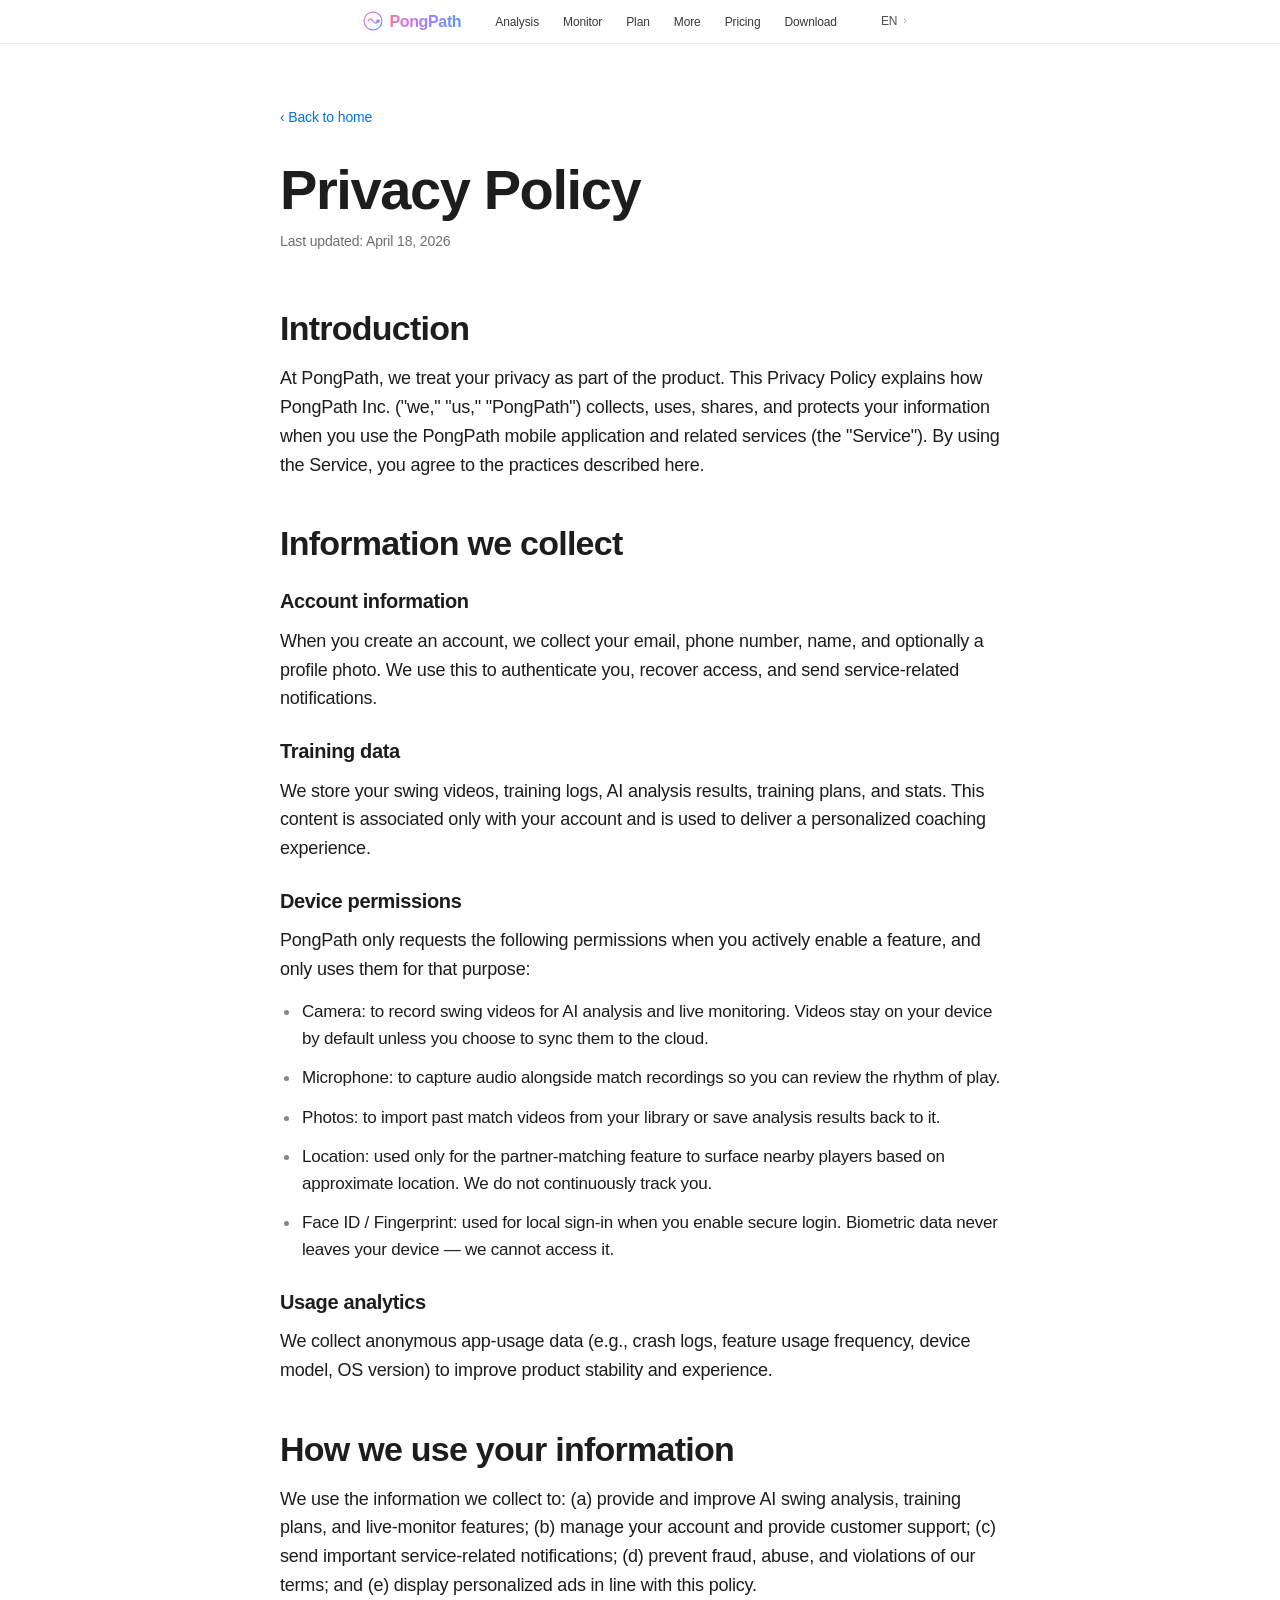
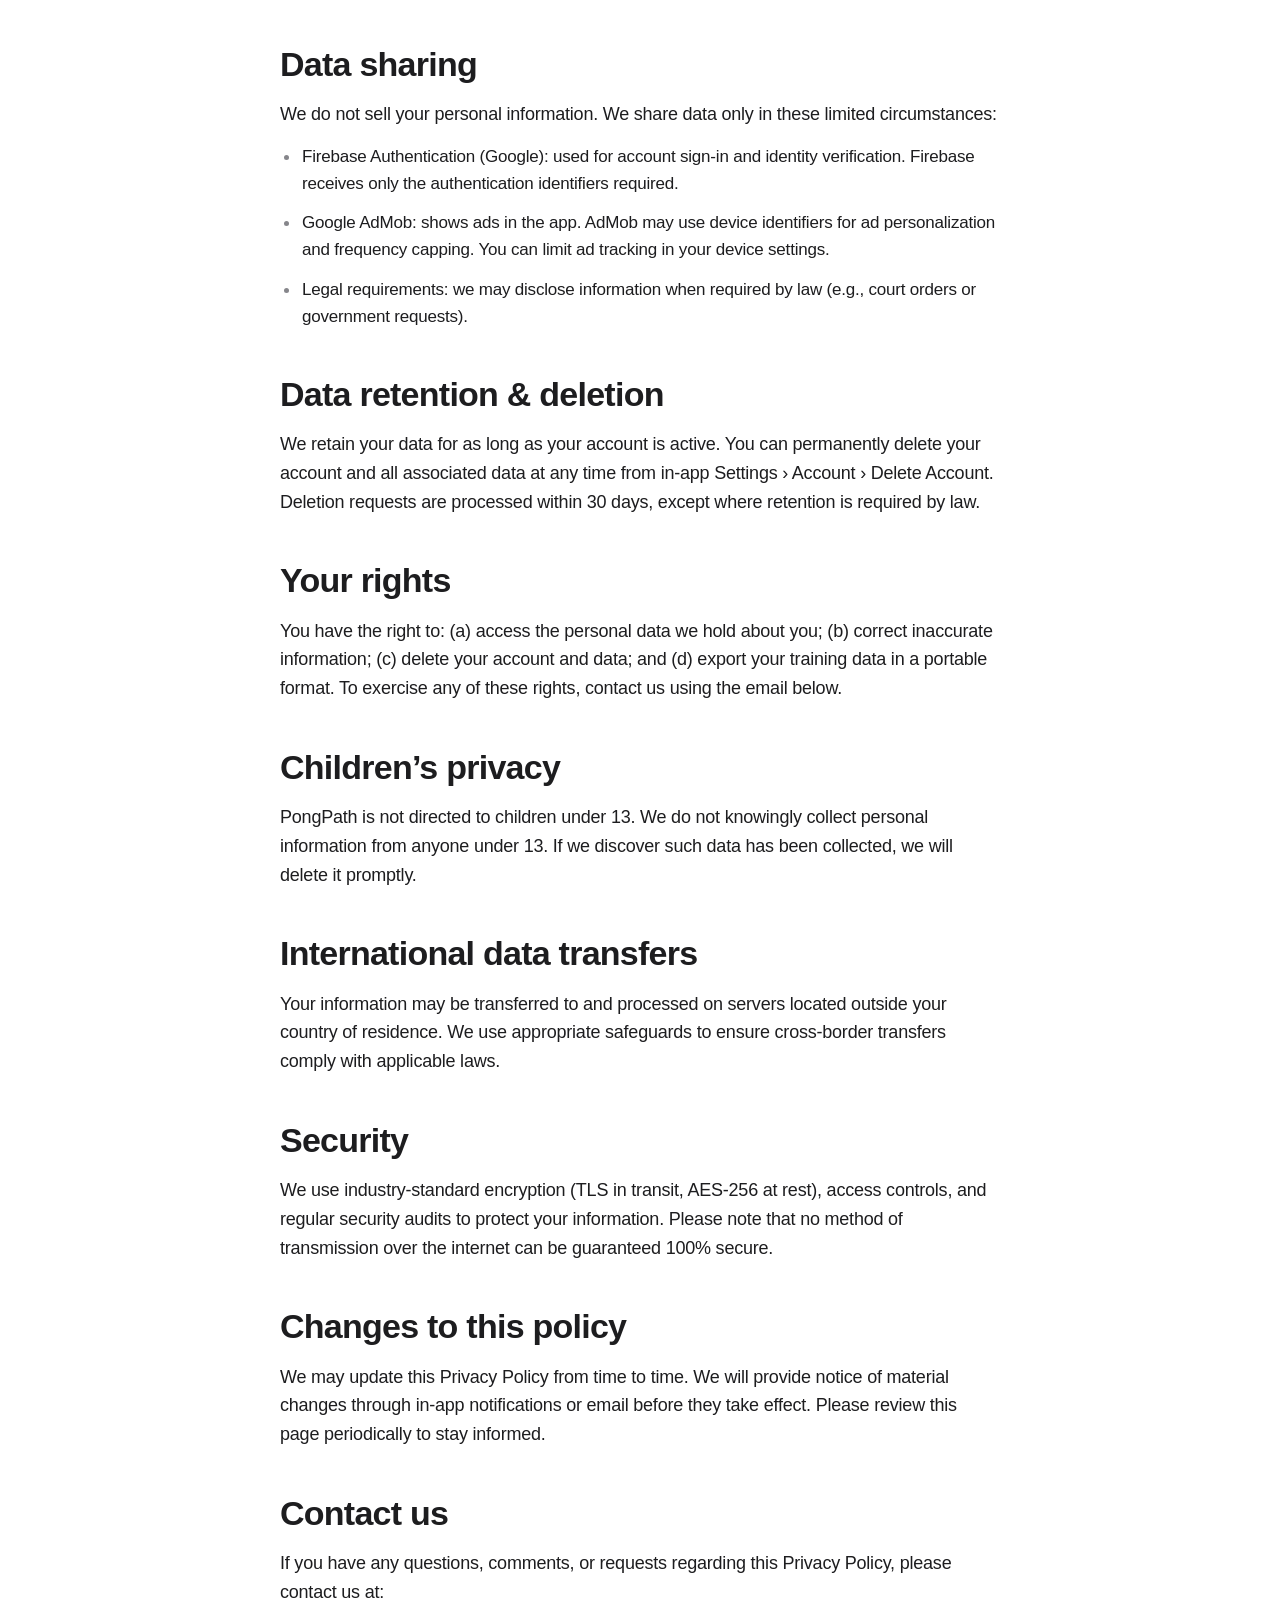
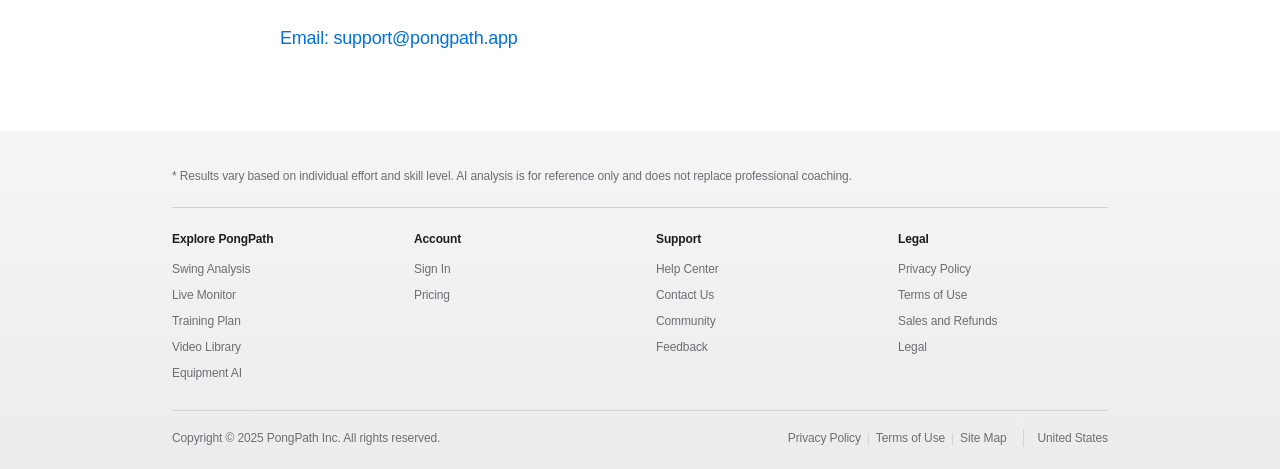
==== commit 7925b00e: "Make app fully free, remove $10/mo Pro tier Drop the paid Pro plan and merge all features into a sin" ====
--- a/privacy.html
+++ b/privacy.html
@@ -114,7 +114,7 @@
         <p data-i18n="privacy.share.body">我们不会出售您的个人信息。我们仅在以下有限情况下共享数据:</p>
         <ul>
           <li data-i18n="privacy.share.firebase">Firebase Authentication(Google):用于账户登录与身份验证。Firebase 仅接收必要的认证标识符。</li>
-          <li data-i18n="privacy.share.admob">Google AdMob:在免费版中展示广告。AdMob 可能使用设备标识符进行广告个性化与频次控制。您可在设备设置中限制广告跟踪,或升级 Pro 以完全移除广告。</li>
+          <li data-i18n="privacy.share.admob">Google AdMob:在应用中展示广告。AdMob 可能使用设备标识符进行广告个性化与频次控制。您可在设备设置中限制广告跟踪。</li>
           <li data-i18n="privacy.share.legal">法律要求:在法律强制要求(如法院命令、政府请求)时,我们可能披露必要信息。</li>
         </ul>
       </section>
@@ -163,7 +163,7 @@
   <footer class="footer">
     <div class="container">
       <p class="footer-note" data-i18n="footer.note">
-        * 训练效果因个人投入和水平差异而不同。AI 分析结果仅供参考,不能替代专业教练指导。Pro 试用首 7 天免费,到期自动续订,可随时取消。
+        * 训练效果因个人投入和水平差异而不同。AI 分析结果仅供参考,不能替代专业教练指导。
       </p>
 
       <div class="footer-cols">
@@ -178,8 +178,7 @@
         <div class="footer-col">
           <h5 data-i18n="footer.col.account">账户</h5>
           <a href="#" data-i18n="footer.link.signin">登录</a>
-          <a href="#" data-i18n="footer.link.subscription">管理订阅</a>
-          <a href="index.html#pricing" data-i18n="footer.link.upgrade">升级 Pro</a>
+          <a href="index.html#pricing" data-i18n="nav.pricing">定价</a>
         </div>
         <div class="footer-col">
           <h5 data-i18n="footer.col.support">支持</h5>
--- a/styles.css
+++ b/styles.css
@@ -1044,6 +1044,11 @@
   padding: 0 22px;
 }
 
+.pricing-cards--single {
+  grid-template-columns: 1fr;
+  max-width: 440px;
+}
+
 .pricing-card {
   background: linear-gradient(180deg, #ffffff 0%, #fafbff 100%);
   border-radius: var(--radius-lg);
@@ -1246,6 +1251,20 @@
   font-weight: 600;
   letter-spacing: -0.015em;
   margin-top: 1px;
+}
+.store-badge.disabled {
+  background: rgba(255, 255, 255, 0.08);
+  color: #86868b;
+  cursor: not-allowed;
+  pointer-events: none;
+  border: 1px solid rgba(255, 255, 255, 0.12);
+}
+.store-badge.disabled small,
+.store-badge.disabled strong {
+  color: #86868b;
+}
+.store-badge.disabled svg {
+  opacity: 0.45;
 }
 
 .final-fine {
